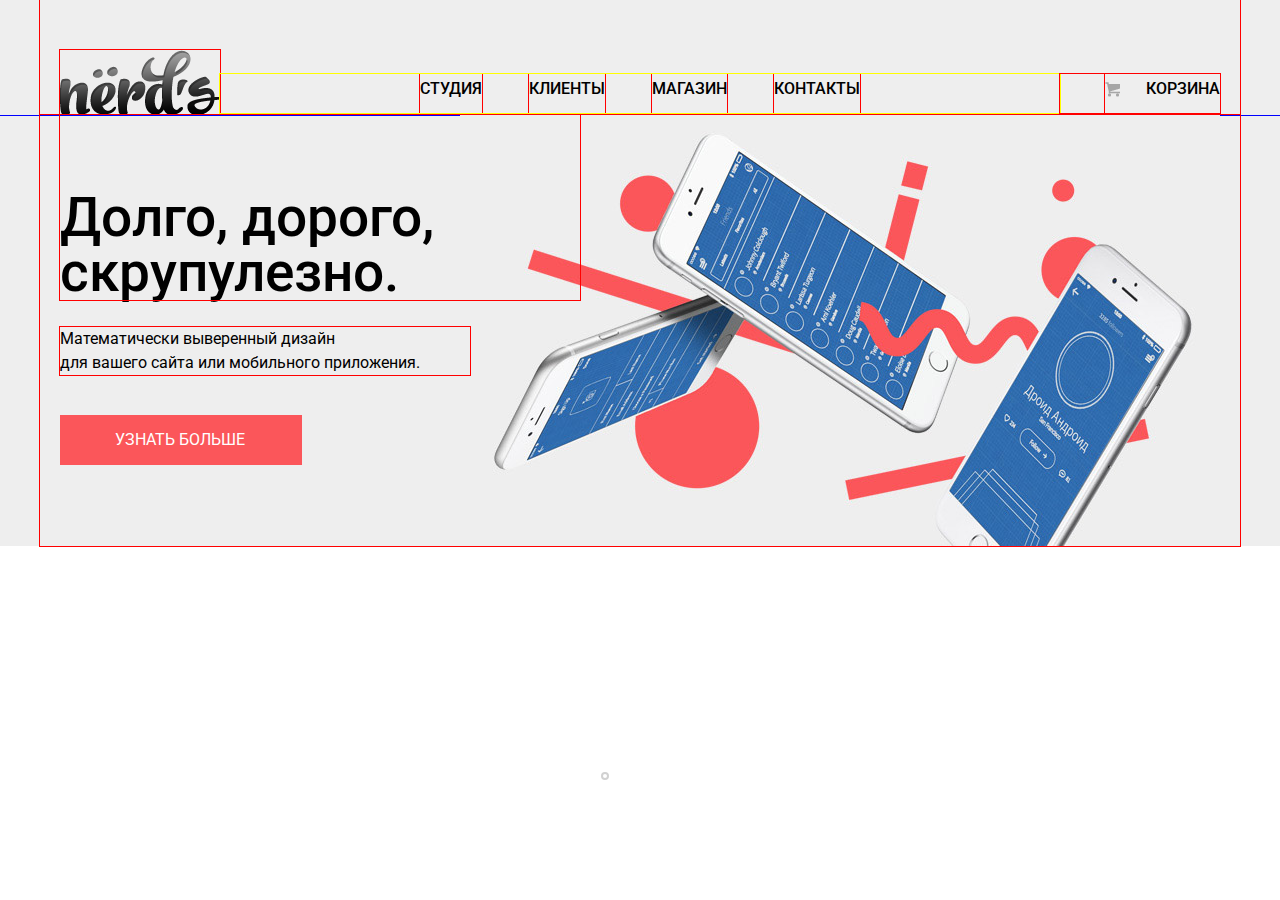
==== index.html @ da489b73 "2-й коммит" ====
<!DOCTYPE html>
<html lang="ru">
<head>
	<meta charset="UTF-8">
	<title>Nerd's</title>
	<link href="https://fonts.googleapis.com/css?family=Roboto:400,500,700&amp;subset=cyrillic" rel="stylesheet"> 
	<link rel="stylesheet" href="css/normalize.css">
	<link rel="stylesheet" href="css/style.css">
</head>
<body>
	<header class="page-header">
		<div class="container clearfix">
			<div class="logo">
				<a><img src="img/nerds-logo.png" alt="Nerds" width="160" height="65"></a>
			</div>
			<nav class="main-menu">
				<ul>
					<li><a href="#">Студия</a></li>
					<li><a href="#">Клиенты</a></li>
					<li><a href="#">Магазин</a></li>
					<li><a href="#">Контакты</a></li>
				</ul>
			</nav>
			<div class="cart"><a href="#">Корзина</a></div>
		</div>
	</header>
	<div class="features">
		<div class="container">
			<input type="radio" name="slider" id="slider-1" checked>
			<div class="features-content">
				<h2 class="features-title">Долго, дорого, скрупулезно.</h2>
				<div class="features-description">Математически выверенный дизайн<br>для вашего сайта или мобильного приложения.</div>
				<a href="#" class="btn btn-red features-btn">Узнать больше</a>
			</div>
			<input type="radio" name="slider" id="slider-2">
			<div class="features-content">
				<h2 class="features-title">Любим математику как никто другой</h2>
				<div class="features-description">Никакого креатива, только математические формулы для расчета идеальных пропорций.</div>
				<a href="#" class="btn btn-red features-btn">Узнать больше</a>
			</div>
			<input type="radio" name="slider" id="slider-3">
			<div class="features-content">
				<h2 class="features-title">Только ночь,<br>только хардкор</h2>
				<div class="features-description">Работать днем, как все? Мы против этого.<br>Ближе к полуночи работа только начинается.</div>
				<a href="#" class="btn btn-red features-btn">Узнать больше</a>
			</div>
			<div class="slider-toggles clearfix">
				<label for="slider-1" class="label-1"></label>
				<label for="slider-2" class="label-2"></label>
				<label for="slider-3" class="label-3"></label>
			</div>
		</div>
	</div>
</body>
</html>
---- css/style.css ----
body {
	font-family: "Roboto", "Arial", sans-serif;
	font-size: 16px;
	line-height: 24px;
	font-weight: 400;
	color: black;
}

.container {
	box-sizing: border-box;
	width: 1200px;
	padding: 0 20px;
	margin: 0 auto;
	outline: 1px solid red;
}

.clearfix::after {
	content: "";
	display: table;
	clear: both;
}

.page-header {
	width: 100%;
	background-color: #eee;
	outline: 1px solid blue;
}

.logo {
	float: left;
	width: 160px;
	margin-top: 50px;
	outline: 1px solid red;
}

.logo img {
	display: block;
}

.logo img:hover {
	opacity: 0.8;
}

.logo img:active {
	opacity: 0.3;
}

.main-menu, .cart {
	margin-top: 74px;
	text-transform: uppercase;
	font-weight: 500;
	line-height: 30px;
	text-align: center;
}

.cart {
	box-sizing: border-box;
	float: right;
	width: 160px;
	text-align: right;
	outline: 1px solid red;
}

.cart a {
	position: relative;
	box-sizing: border-box;
	width: 115px;
	padding-left: 40px;
	margin-left: 45px;
	outline: 1px solid red;
}

.cart a::before {
	content: "";
	position: absolute;
	width: 15px;
	height: 15px;
	left: 0;
	top: 8px;
	background: url("../img/sprite/cart.png");
}

.main-menu {
	float: left;
	width: 840px;
	outline: 1px solid yellow;
}

.main-menu > ul {
	list-style: none;
	margin: 0;
	padding: 0;
	font-size: 0;
}

.main-menu li {
	display: inline-block;
	vertical-align: top;
	font-size: 16px;
	margin-right: 47px;
	box-sizing: border-box;
	outline: 1px solid red;
}

.main-menu li:last-of-type {
	margin-right: 0;
}

.page-header a {
	display: block;
	padding-bottom: 9px;
	text-decoration: none;
	color: black;
}

.logo a {
	padding-bottom: 0;
}

.page-header .active {
	border-bottom: 2px solid #fb565a;
}

.page-header a:hover {
	color: #fb565a;
}

.page-header a:active {
	color: #a6a6a6;
}

.features {
	background: #eee; 
}

.features-content {
	position: relative;
	height: 431px;
	display: none;
}

.features-content:nth-of-type(1) {
	background: url("../img/slider-1.jpg") no-repeat 400px 0px;
}

.features-content:nth-of-type(2) {
	background: url("../img/slider-2.jpg") no-repeat 400px 0px;
}

.features-content:nth-of-type(3) {
	background: url("../img/slider-3.jpg") no-repeat 400px 0px;
}

.features-title {
	outline: 1px solid red;
	margin: 0px;
	padding-top: 75px;
	margin-bottom: 27px;
	font-size: 55px;
	line-height: 55px;
	font-weight: 500;
	width: 520px;
}

.features-description {
	outline: 1px solid red;
	margin: 0px;
	margin-bottom: 40px;
	width: 410px;
}

.btn {
	color: white;
	text-transform: uppercase;
	text-decoration: none;
}

.features-btn {
	display: block;
	box-sizing: border-box;
	width: 242px;
	padding: 13px 55px;
}

.btn-red {
	background-color: #fb565a;
}

.features input {
	display: none;
}

.features input:checked + .features-content {
	display: block;
}

.slider-toggles {
	position: absolute;
	bottom: 120px;
	left: 50%;
	transform: translateX(-50%);
	width: 78px;
}

.features label {
	display: block;
	width: 4px;
	height: 4px;
	background-color: white;
	border-radius: 50%;
	border: 2px solid white;
	box-shadow: 0 0 0 5px white;
	cursor: pointer;
}


#slider-1:checked ~ .slider-toggles .label-1, 
#slider-2:checked ~ .slider-toggles .label-2, 
#slider-3:checked ~ .slider-toggles .label-3 {
	border-color: #d1d1d1;
}

.label-1 {
	float: left;
}

.label-2 {
	float: left;
	margin-left: 27px;
}

.label-3 {
	float: right;
}
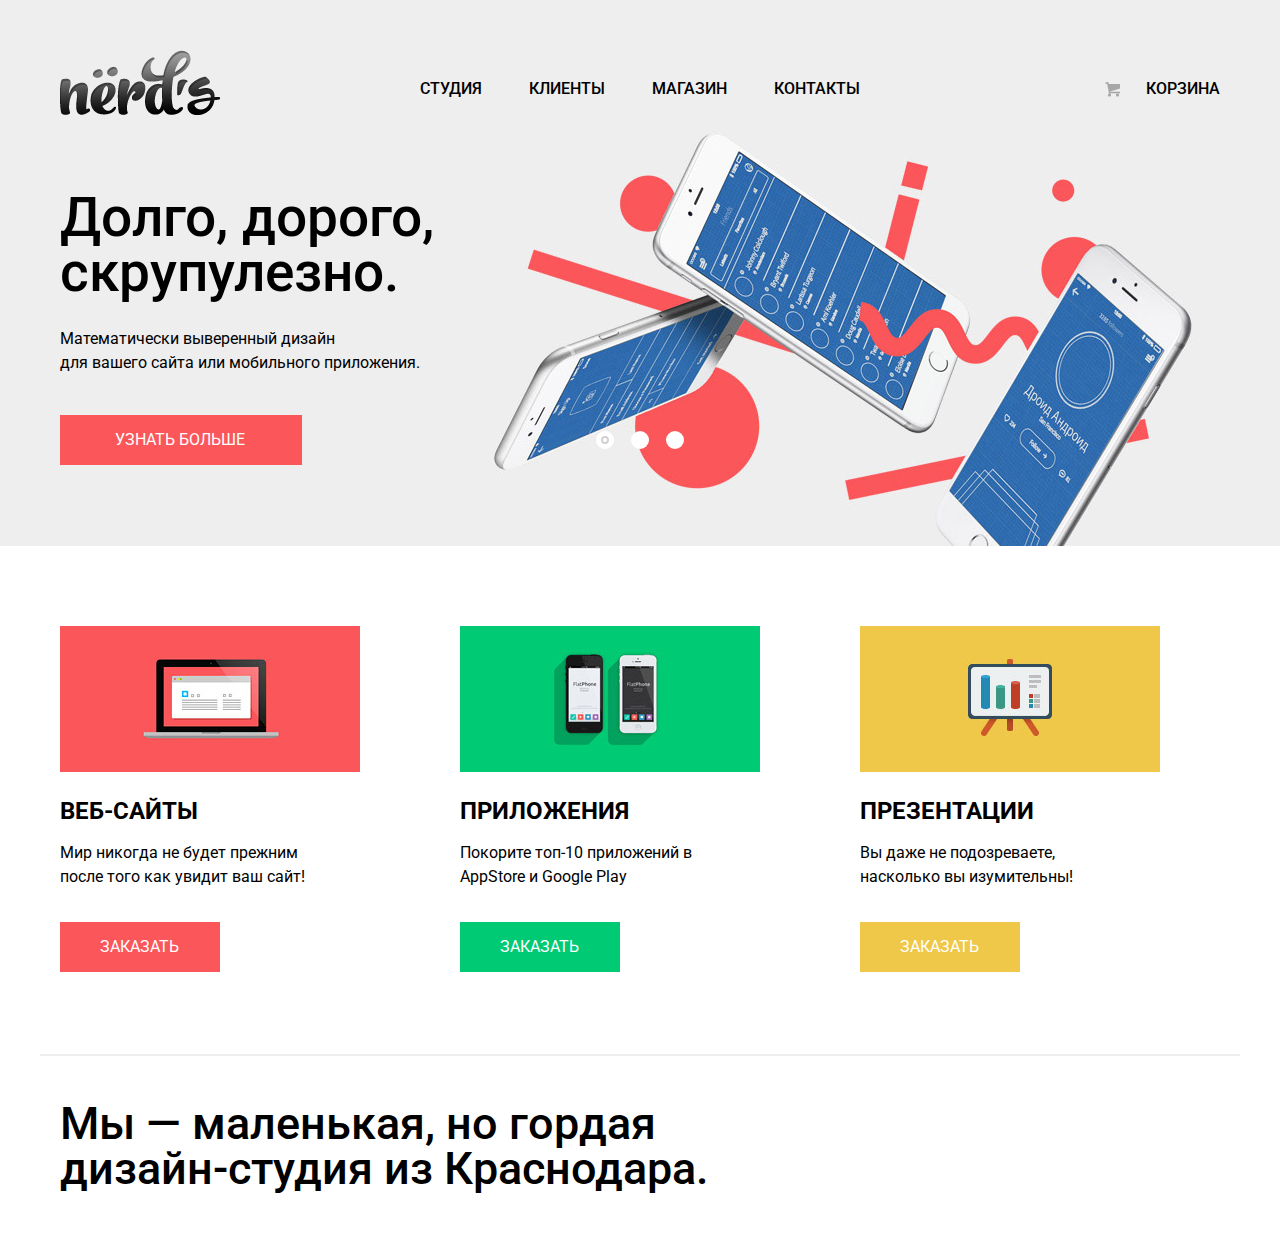
==== commit b57ab515: "3-й коммит" ====
--- a/index.html
+++ b/index.html
@@ -50,6 +50,38 @@
 				<label for="slider-3" class="label-3"></label>
 			</div>
 		</div>
+		<div class="products">
+			<div class="container clearfix">
+				<div class="product">
+					<img src="img/illustration-1.jpg" alt="Web-sites" class="product-image" width="300" height="146">
+					<h3 class="product-name">Веб-сайты</h3>
+					<div class="product-description">Мир никогда не будет прежним после того как увидит ваш сайт!</div>
+					<a class="btn order-btn btn-red">Заказать</a>
+				</div>
+				<div class="product">
+					<img src="img/illustration-2.jpg" alt="Applications" class="product-image" width="300" height="146">
+					<h3 class="product-name">Приложения</h3>
+					<div class="product-description">Покорите топ-10 приложений в AppStore и Google Play</div>
+					<a class="btn order-btn btn-green">Заказать</a>
+				</div>
+				<div class="product">
+					<img src="img/illustration-3.jpg" alt="Presentations" class="product-image" width="300" height="146">
+					<h3 class="product-name">Презентации</h3>
+					<div class="product-description">Вы даже не подозреваете, насколько вы изумительны!</div>
+					<a class="btn order-btn btn-yellow">Заказать</a>
+				</div>
+			</div>
+		</div>
+		<div class="studio">
+			<div class="container">
+				<div class="studio-description">
+					<p class="studio-title">Мы — маленькая, но гордая дизайн-студия из Краснодара.</p>
+				</div>
+				<div class="studio-advantages">
+					
+				</div>
+			</div>
+		</div>
 	</div>
 </body>
 </html>--- a/css/style.css
+++ b/css/style.css
@@ -11,7 +11,10 @@
 	width: 1200px;
 	padding: 0 20px;
 	margin: 0 auto;
-	outline: 1px solid red;
+}
+
+.features .container {
+	position: relative;
 }
 
 .clearfix::after {
@@ -23,14 +26,12 @@
 .page-header {
 	width: 100%;
 	background-color: #eee;
-	outline: 1px solid blue;
 }
 
 .logo {
 	float: left;
 	width: 160px;
 	margin-top: 50px;
-	outline: 1px solid red;
 }
 
 .logo img {
@@ -58,7 +59,6 @@
 	float: right;
 	width: 160px;
 	text-align: right;
-	outline: 1px solid red;
 }
 
 .cart a {
@@ -67,7 +67,6 @@
 	width: 115px;
 	padding-left: 40px;
 	margin-left: 45px;
-	outline: 1px solid red;
 }
 
 .cart a::before {
@@ -83,7 +82,6 @@
 .main-menu {
 	float: left;
 	width: 840px;
-	outline: 1px solid yellow;
 }
 
 .main-menu > ul {
@@ -99,7 +97,6 @@
 	font-size: 16px;
 	margin-right: 47px;
 	box-sizing: border-box;
-	outline: 1px solid red;
 }
 
 .main-menu li:last-of-type {
@@ -134,7 +131,6 @@
 }
 
 .features-content {
-	position: relative;
 	height: 431px;
 	display: none;
 }
@@ -152,7 +148,6 @@
 }
 
 .features-title {
-	outline: 1px solid red;
 	margin: 0px;
 	padding-top: 75px;
 	margin-bottom: 27px;
@@ -163,7 +158,6 @@
 }
 
 .features-description {
-	outline: 1px solid red;
 	margin: 0px;
 	margin-bottom: 40px;
 	width: 410px;
@@ -196,7 +190,7 @@
 
 .slider-toggles {
 	position: absolute;
-	bottom: 120px;
+	bottom: 102px;
 	left: 50%;
 	transform: translateX(-50%);
 	width: 78px;
@@ -231,4 +225,72 @@
 
 .label-3 {
 	float: right;
-}+}
+
+.products {
+	background-color: white;
+}
+
+.product {
+	float: left;
+	width: 300px;
+	margin-right: 100px;
+	margin-top: 80px;
+}
+
+.product:last-of-type {
+	margin-right: 0;
+}
+
+.product-image {
+	display: block;
+}
+
+.product-name {
+	font-size: 24px;
+	line-height: 30px;
+	font-weight: 700;
+	text-transform: uppercase;
+	margin-bottom: 15px;
+}
+
+.product-description {
+	width: 245px;
+	margin-bottom: 33px;
+}
+
+.order-btn {
+	box-sizing: border-box;
+	display: block;
+	width: 160px;
+	padding: 13px 40px;
+	margin-bottom: 82px;
+}
+
+.btn-green {
+	background-color: #00ca74;
+}
+
+.btn-yellow {
+	background-color: #efc849;
+}
+
+.products .container {
+	border-bottom: 2px solid #eee;
+}
+
+.studio-description {
+	float: left;
+	width: 680px;
+}
+
+.studio-advantages {
+	float: right;
+	width: 380px;
+}
+
+.studio-title {
+	font-weight: 500;
+	font-size: 45px;
+	line-height: 45px;
+}
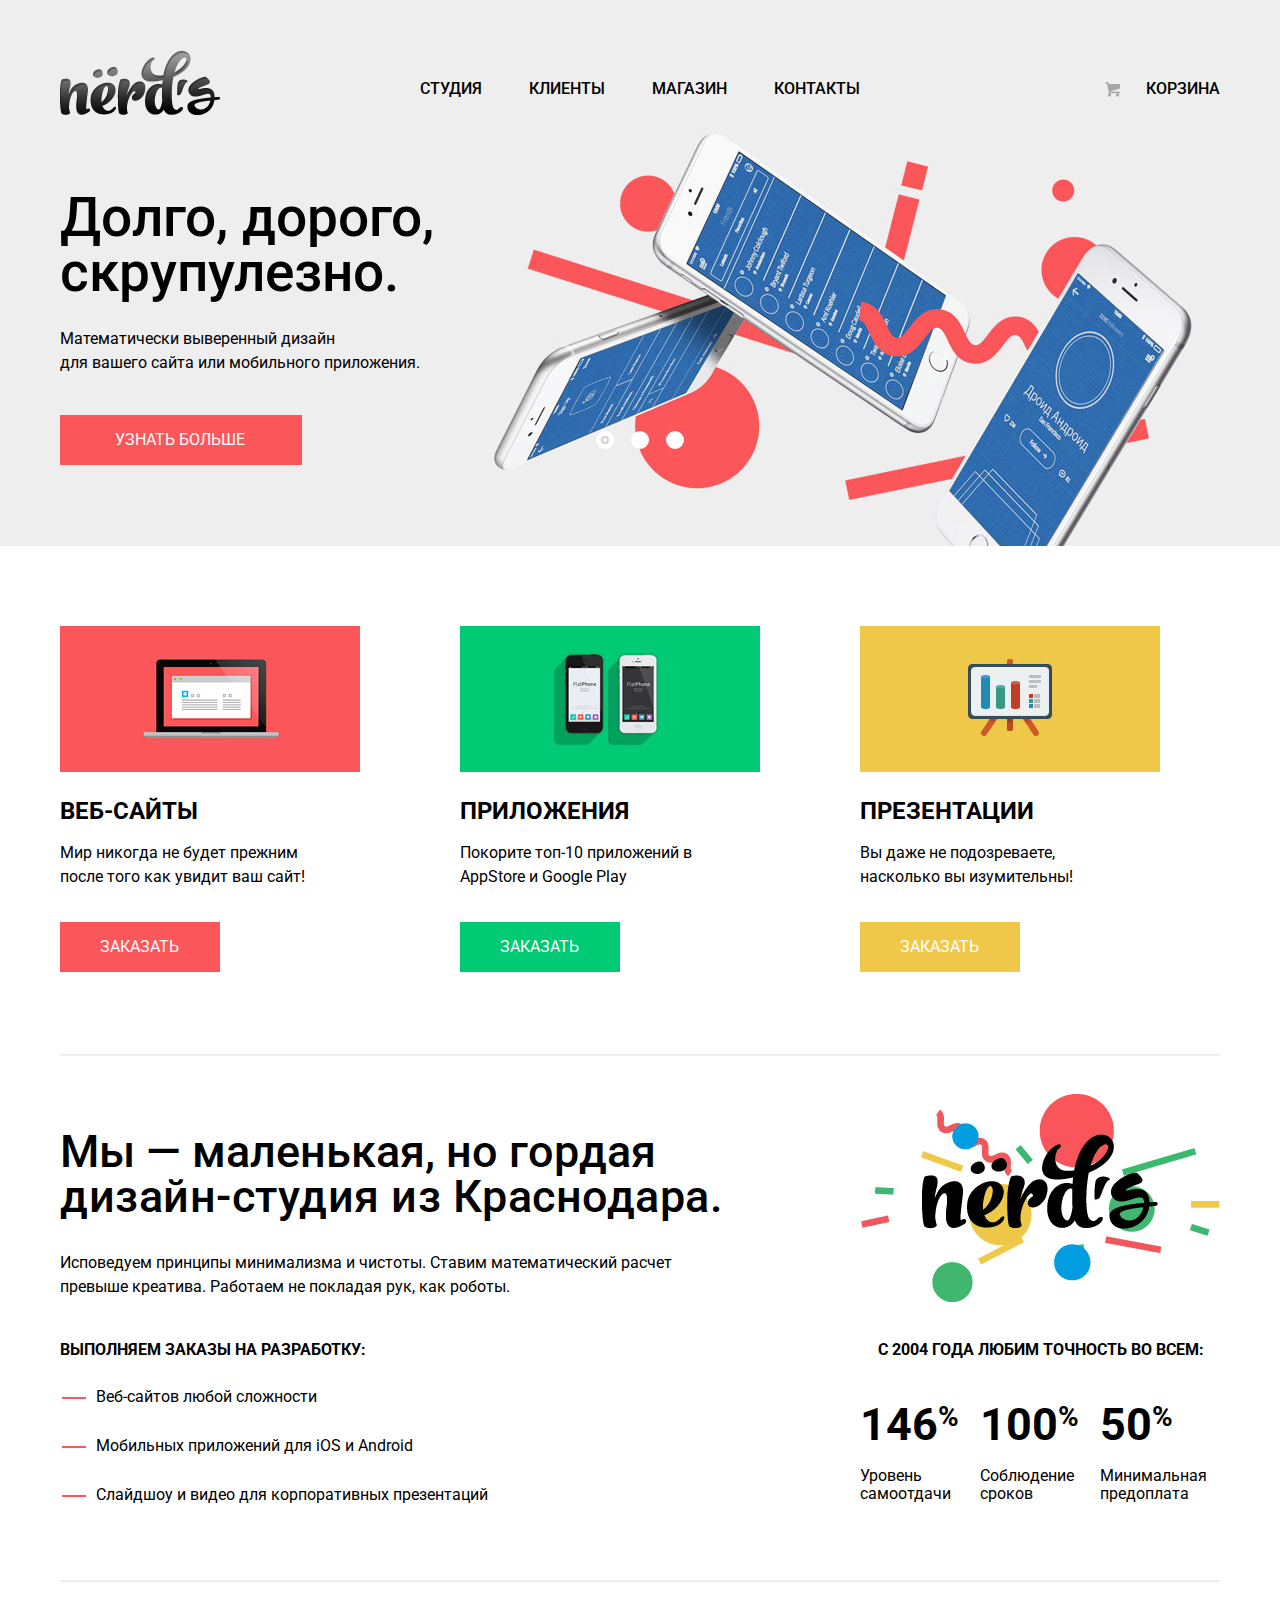
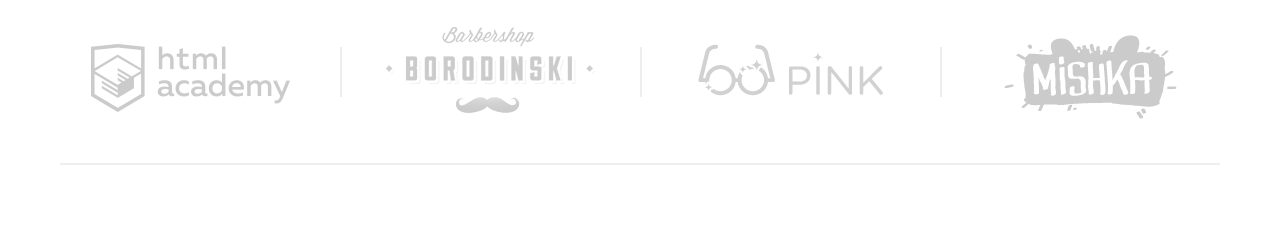
==== commit 84dcdbb8: "4-й коммит" ====
--- a/index.html
+++ b/index.html
@@ -51,7 +51,7 @@
 			</div>
 		</div>
 		<div class="products">
-			<div class="container clearfix">
+			<div class="container clearfix underline">
 				<div class="product">
 					<img src="img/illustration-1.jpg" alt="Web-sites" class="product-image" width="300" height="146">
 					<h3 class="product-name">Веб-сайты</h3>
@@ -73,13 +73,49 @@
 			</div>
 		</div>
 		<div class="studio">
-			<div class="container">
+			<div class="container clearfix underline">
 				<div class="studio-description">
-					<p class="studio-title">Мы — маленькая, но гордая дизайн-студия из Краснодара.</p>
+					<p class="studio-title">Мы — маленькая, но гордая <span>дизайн-студия из Краснодара.</span></p>
+					<p class="studio-subtitle">Исповедуем принципы минимализма и чистоты. Ставим математический расчет превыше креатива.
+					Работаем не покладая рук, как роботы.</p>
+					<p class="list-title">Выполняем заказы на разработку:</p>
+					<ul class="orders">
+						<li>Веб-сайтов любой сложности</li>
+						<li>Мобильных приложений для iOS и Android</li>
+						<li>Слайдшоу и видео для корпоративных презентаций</li>
+					</ul>
 				</div>
 				<div class="studio-advantages">
-					
+					<img src="img/nerds-illustration.png" alt="Nerds" width="360" height="208">
+					<p class="list-title precision">С 2004 года любим точность во всем:</p>
+					<ul class="percentages clearfix">
+						<li>
+							<div class="percentage-quantity">146<span class="percentage-sign">%</span></div>Уровень самоотдачи
+						</li>
+						<li>
+							<div class="percentage-quantity">100<span class="percentage-sign">%</span></div>Соблюдение сроков
+						</li>
+						<li>
+							<div class="percentage-quantity">50<span class="percentage-sign">%</span></div>Минимальная предоплата
+						</li>
+					</ul>
 				</div>
+			</div>
+		</div>
+		<div class="logos">
+			<div class="container underline clearfix">
+				<a href="#" class="logo-wrapper">
+					<img src="img/sprite/logo-html.png" alt="HTML-Academy" width="199" height="68">
+				</a>
+				<a href="#" class="logo-wrapper">
+					<img src="img/sprite/logo-borodinski.png" alt="Barbershop Borodinski" width="209" height="90">
+				</a>
+				<a href="#" class="logo-wrapper">
+					<img src="img/sprite/logo-pink.png" alt="Pink" width="185" height="52">
+				</a>
+				<a href="#" class="logo-wrapper">
+					<img src="img/sprite/logo-mishka.png" alt="Mishka" width="173" height="84">
+				</a>
 			</div>
 		</div>
 	</div>
--- a/css/style.css
+++ b/css/style.css
@@ -275,8 +275,15 @@
 	background-color: #efc849;
 }
 
-.products .container {
-	border-bottom: 2px solid #eee;
+.underline::after {
+	content: "";
+	width: 100%;
+	height: 2px;
+	background-color: #eee;
+}
+
+.studio {
+	background-color: white;
 }
 
 .studio-description {
@@ -286,11 +293,142 @@
 
 .studio-advantages {
 	float: right;
-	width: 380px;
+	width: 360px;
+	padding-top: 38px;
+	margin-bottom: 61px;
 }
 
 .studio-title {
 	font-weight: 500;
 	font-size: 45px;
 	line-height: 45px;
-}
+	padding-top: 28px;
+	margin-bottom: 32px;
+}
+
+.studio-title span {
+	letter-spacing: 0.5px;
+}
+
+.list-title {
+	text-transform: uppercase;
+	font-weight: 700;
+	padding-top: 23px;
+	margin-bottom: 23px;
+}
+
+.studio ul {
+	list-style: none;
+	padding: 0;
+}
+
+.orders li {
+	position: relative;
+	padding-left: 36px;
+	margin-bottom: 25px;
+}
+
+.orders li::before {
+	content: "";
+	position: absolute;
+	top: 50%;
+	left: 2px;
+	width: 24px;
+	height: 2px;
+	background: #fb565a;
+}
+
+.studio-advantages img {
+	display: block;
+}
+
+.precision {
+	margin-left: 18px;
+	padding-top: 20px;
+	margin-bottom: 54px;
+}
+
+.percentages li {
+	float: left;
+	width: 120px;
+	line-height: 18px;
+}
+
+.percentage-quantity {
+	position: relative;
+	height: 45px;
+	font-size: 45px;
+	font-weight: 700;
+	margin-bottom: 6px;
+}
+
+.percentage-sign {
+	position: absolute;
+	font-size: 28px;
+	top: -8px;
+}
+
+.logos {
+	background-color: white;
+	margin-bottom: 75px;
+}
+
+.logos .container{
+	padding-top: 45px;
+	min-height: 180px;
+	font-size: 0;
+}
+
+.logo-wrapper {
+	display: inline-block;
+	width: 300px;
+	text-align: center;
+	vertical-align: top;
+}
+
+.logos img {
+	vertical-align: middle;
+	opacity: 0.2;
+}
+
+.logos img:hover {
+	opacity: 1;
+}
+
+.logos img:active {
+	opacity: 0.1;
+}
+
+.logo-wrapper:nth-of-type(1),
+.logo-wrapper:nth-of-type(4) {
+	margin-top: 8px;
+	width: 260px;
+	margin-bottom: 44px;
+}
+
+.logo-wrapper:nth-of-type(1),
+.logo-wrapper:nth-of-type(3) {
+	margin-top: 17px;
+}
+
+.logo-wrapper:nth-of-type(2) {
+	position: relative;
+	margin-left: 20px; 
+}
+
+.logo-wrapper:nth-of-type(3) {
+	margin-right: 20px;
+}
+
+.logo-wrapper:nth-of-type(2)::before {
+	content: "";
+	position: absolute;
+	left: 0;
+	top: 50%;
+	transform: translateY(-50%);
+	width: 2px;
+	height: 50px;
+	background-color: #eee;
+	box-shadow: 300px 0 #eee, 600px 0 #eee;
+}
+
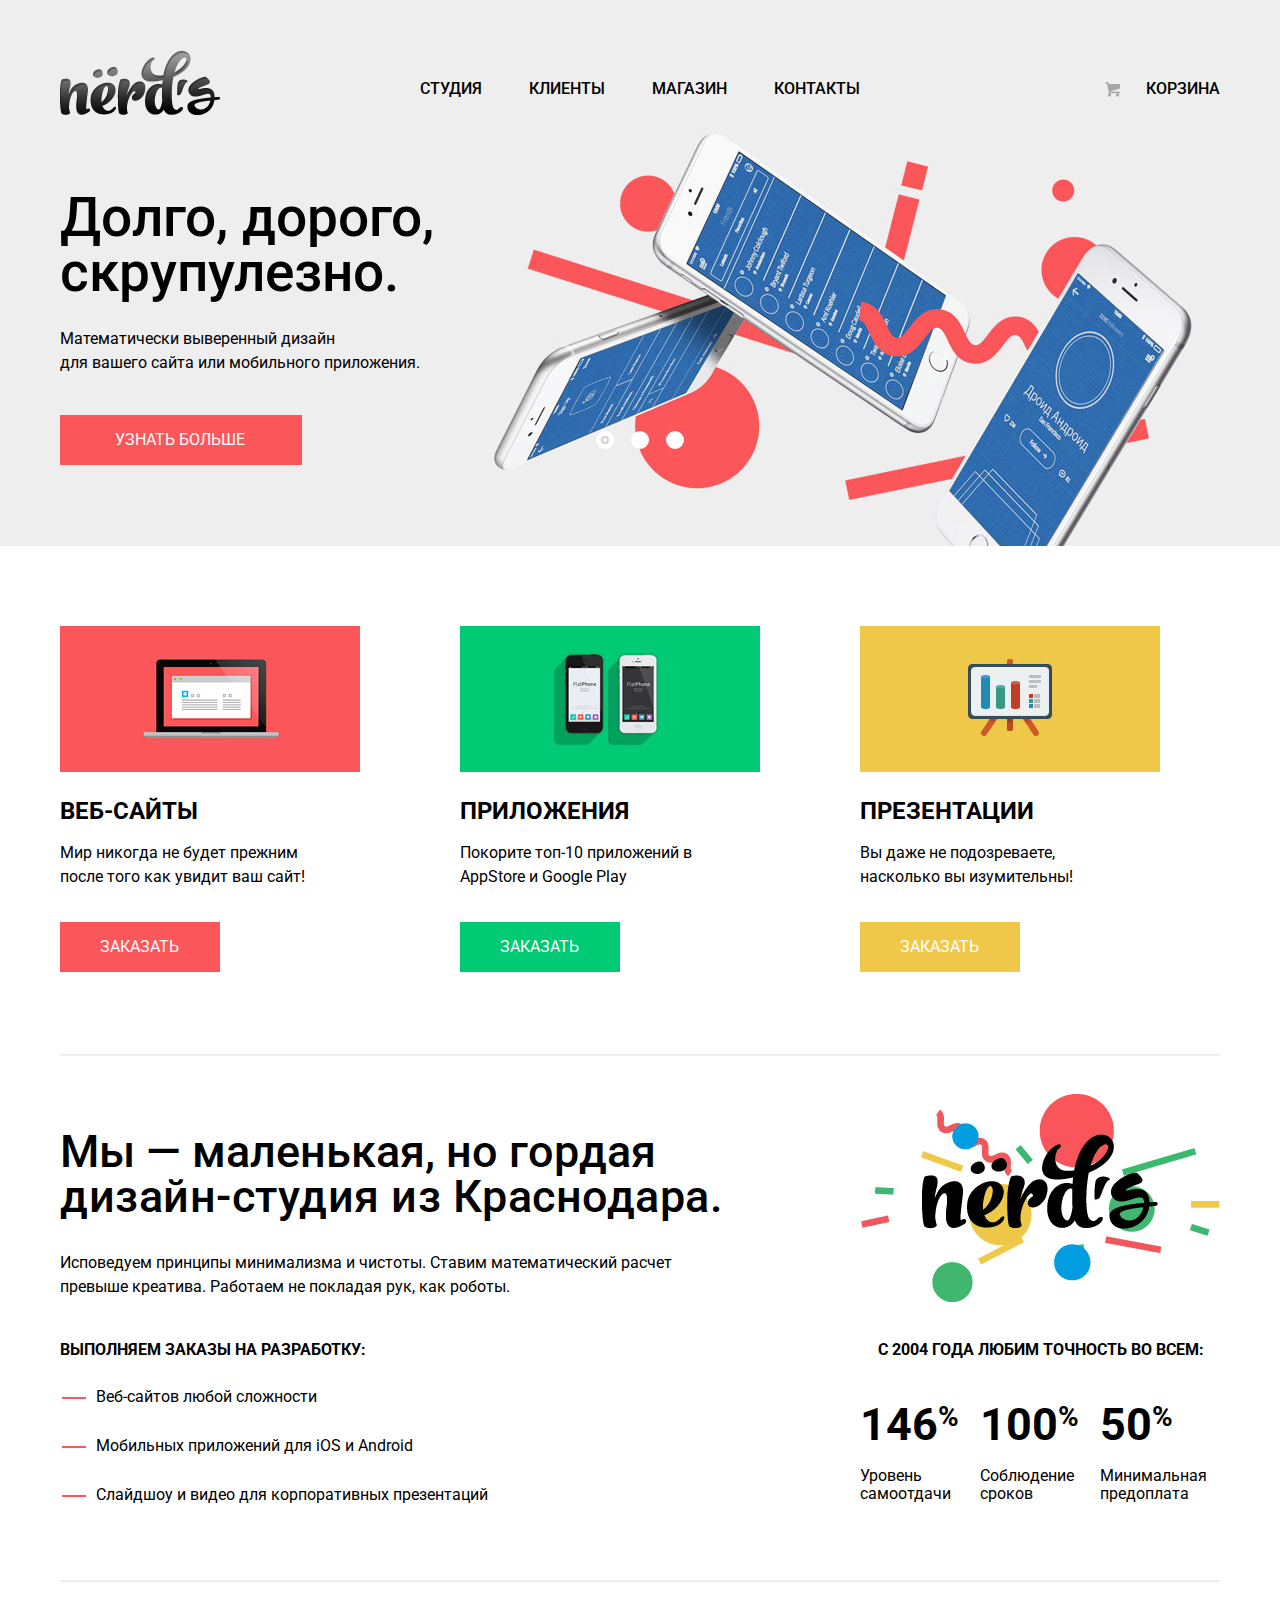
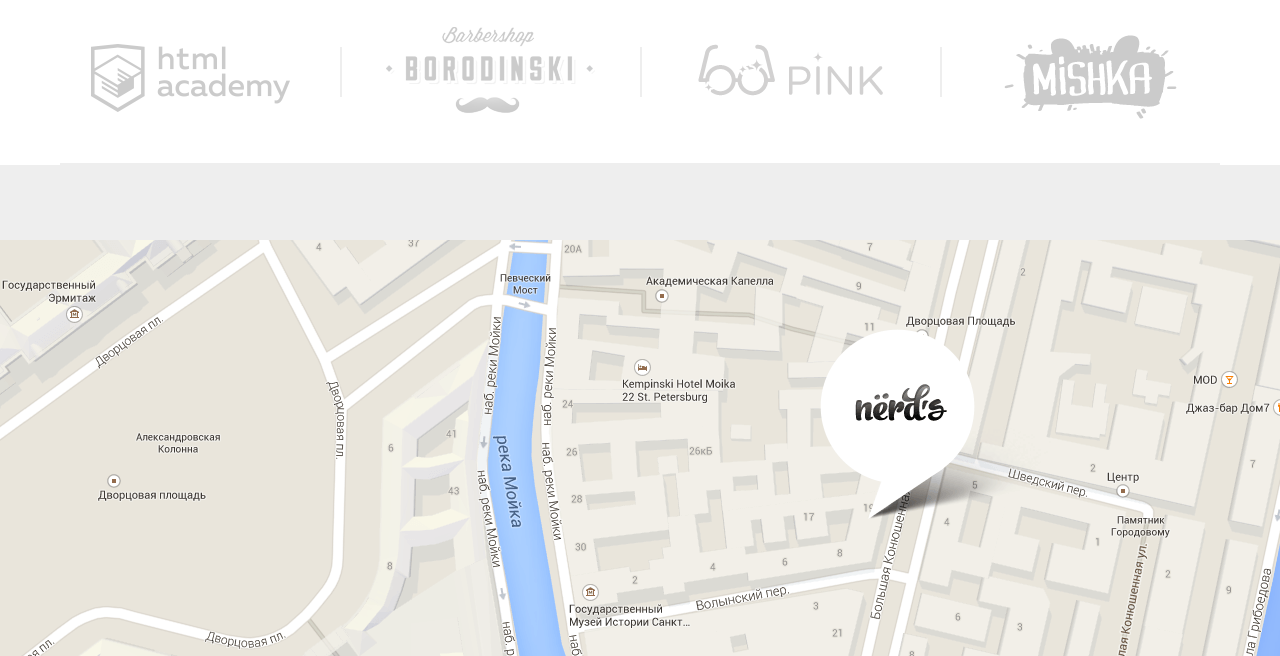
==== commit 4c1b8042: "5-коммит" ====
--- a/index.html
+++ b/index.html
@@ -118,6 +118,9 @@
 				</a>
 			</div>
 		</div>
+		<div class="map">
+			
+		</div>
 	</div>
 </body>
 </html>--- a/css/style.css
+++ b/css/style.css
@@ -370,7 +370,6 @@
 
 .logos {
 	background-color: white;
-	margin-bottom: 75px;
 }
 
 .logos .container{
@@ -432,3 +431,9 @@
 	box-shadow: 300px 0 #eee, 600px 0 #eee;
 }
 
+.map {
+	height: 416px;
+	margin-top: 75px;
+	background: white url("../img/map.png");
+	background-size: cover;
+}
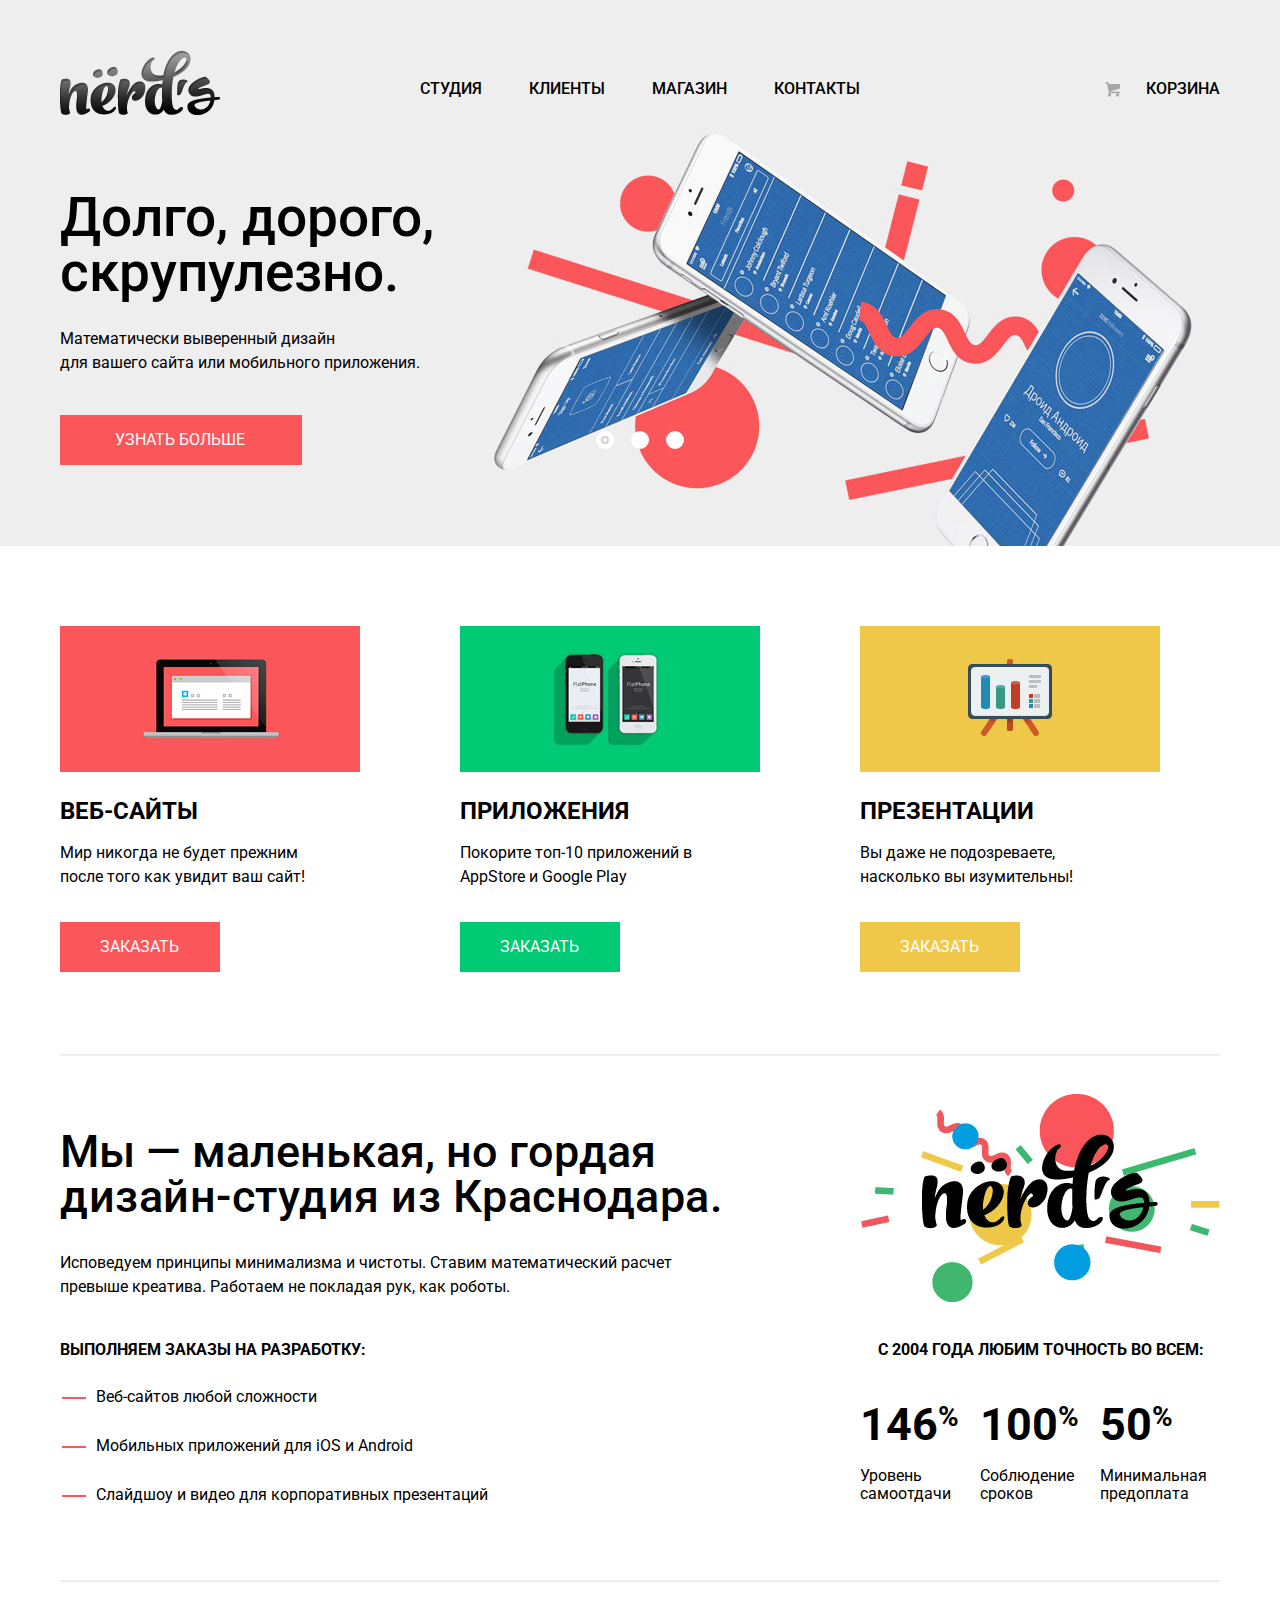
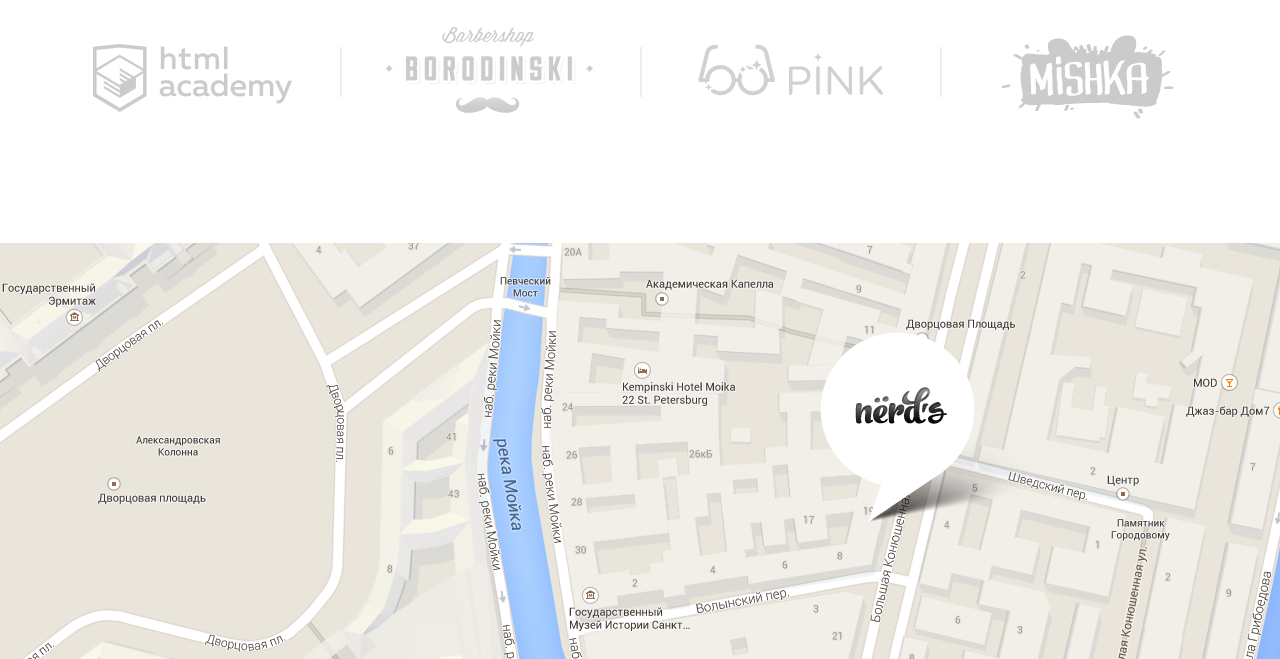
==== commit 893caff2: "6-й коммит" ====
--- a/index.html
+++ b/index.html
@@ -9,118 +9,116 @@
 </head>
 <body>
 	<header class="page-header">
-		<div class="container clearfix">
-			<div class="logo">
-				<a><img src="img/nerds-logo.png" alt="Nerds" width="160" height="65"></a>
-			</div>
-			<nav class="main-menu">
-				<ul>
-					<li><a href="#">Студия</a></li>
-					<li><a href="#">Клиенты</a></li>
-					<li><a href="#">Магазин</a></li>
-					<li><a href="#">Контакты</a></li>
-				</ul>
-			</nav>
-			<div class="cart"><a href="#">Корзина</a></div>
-		</div>
-	</header>
-	<div class="features">
 		<div class="container">
-			<input type="radio" name="slider" id="slider-1" checked>
-			<div class="features-content">
-				<h2 class="features-title">Долго, дорого, скрупулезно.</h2>
-				<div class="features-description">Математически выверенный дизайн<br>для вашего сайта или мобильного приложения.</div>
-				<a href="#" class="btn btn-red features-btn">Узнать больше</a>
-			</div>
-			<input type="radio" name="slider" id="slider-2">
-			<div class="features-content">
-				<h2 class="features-title">Любим математику как никто другой</h2>
-				<div class="features-description">Никакого креатива, только математические формулы для расчета идеальных пропорций.</div>
-				<a href="#" class="btn btn-red features-btn">Узнать больше</a>
-			</div>
-			<input type="radio" name="slider" id="slider-3">
-			<div class="features-content">
-				<h2 class="features-title">Только ночь,<br>только хардкор</h2>
-				<div class="features-description">Работать днем, как все? Мы против этого.<br>Ближе к полуночи работа только начинается.</div>
-				<a href="#" class="btn btn-red features-btn">Узнать больше</a>
-			</div>
-			<div class="slider-toggles clearfix">
-				<label for="slider-1" class="label-1"></label>
-				<label for="slider-2" class="label-2"></label>
-				<label for="slider-3" class="label-3"></label>
-			</div>
-		</div>
-		<div class="products">
-			<div class="container clearfix underline">
-				<div class="product">
-					<img src="img/illustration-1.jpg" alt="Web-sites" class="product-image" width="300" height="146">
-					<h3 class="product-name">Веб-сайты</h3>
-					<div class="product-description">Мир никогда не будет прежним после того как увидит ваш сайт!</div>
-					<a class="btn order-btn btn-red">Заказать</a>
+			<header class="header-top clearfix">
+				<div class="logo">
+					<a><img src="img/nerds-logo.png" alt="Nerds" width="160" height="65"></a>
 				</div>
-				<div class="product">
-					<img src="img/illustration-2.jpg" alt="Applications" class="product-image" width="300" height="146">
-					<h3 class="product-name">Приложения</h3>
-					<div class="product-description">Покорите топ-10 приложений в AppStore и Google Play</div>
-					<a class="btn order-btn btn-green">Заказать</a>
+				<nav class="main-menu">
+					<ul>
+						<li><a href="#">Студия</a></li>
+						<li><a href="#">Клиенты</a></li>
+						<li><a href="#">Магазин</a></li>
+						<li><a href="#">Контакты</a></li>
+					</ul>
+				</nav>
+				<div class="cart"><a href="#">Корзина</a></div>
+			</header>
+			<div class="slider clearfix">
+				<input type="radio" name="slider" id="slider-1" checked>
+				<div class="features-content">
+					<h2 class="features-title">Долго, дорого, скрупулезно.</h2>
+					<div class="features-description">Математически выверенный дизайн<br>для вашего сайта или мобильного приложения.</div>
+					<a href="#" class="btn btn-red features-btn">Узнать больше</a>
 				</div>
-				<div class="product">
-					<img src="img/illustration-3.jpg" alt="Presentations" class="product-image" width="300" height="146">
-					<h3 class="product-name">Презентации</h3>
-					<div class="product-description">Вы даже не подозреваете, насколько вы изумительны!</div>
-					<a class="btn order-btn btn-yellow">Заказать</a>
+				<input type="radio" name="slider" id="slider-2">
+				<div class="features-content">
+					<h2 class="features-title">Любим математику как никто другой</h2>
+					<div class="features-description">Никакого креатива, только математические формулы для расчета идеальных пропорций.</div>
+					<a href="#" class="btn btn-red features-btn">Узнать больше</a>
+				</div>
+				<input type="radio" name="slider" id="slider-3">
+				<div class="features-content">
+					<h2 class="features-title">Только ночь,<br>только хардкор</h2>
+					<div class="features-description">Работать днем, как все? Мы против этого.<br>Ближе к полуночи работа только начинается.</div>
+					<a href="#" class="btn btn-red features-btn">Узнать больше</a>
+				</div>
+				<div class="slider-toggles clearfix">
+					<label for="slider-1" class="label-1"></label>
+					<label for="slider-2" class="label-2"></label>
+					<label for="slider-3" class="label-3"></label>
 				</div>
 			</div>
 		</div>
-		<div class="studio">
-			<div class="container clearfix underline">
-				<div class="studio-description">
-					<p class="studio-title">Мы — маленькая, но гордая <span>дизайн-студия из Краснодара.</span></p>
-					<p class="studio-subtitle">Исповедуем принципы минимализма и чистоты. Ставим математический расчет превыше креатива.
-					Работаем не покладая рук, как роботы.</p>
-					<p class="list-title">Выполняем заказы на разработку:</p>
-					<ul class="orders">
-						<li>Веб-сайтов любой сложности</li>
-						<li>Мобильных приложений для iOS и Android</li>
-						<li>Слайдшоу и видео для корпоративных презентаций</li>
-					</ul>
-				</div>
-				<div class="studio-advantages">
-					<img src="img/nerds-illustration.png" alt="Nerds" width="360" height="208">
-					<p class="list-title precision">С 2004 года любим точность во всем:</p>
-					<ul class="percentages clearfix">
-						<li>
-							<div class="percentage-quantity">146<span class="percentage-sign">%</span></div>Уровень самоотдачи
-						</li>
-						<li>
-							<div class="percentage-quantity">100<span class="percentage-sign">%</span></div>Соблюдение сроков
-						</li>
-						<li>
-							<div class="percentage-quantity">50<span class="percentage-sign">%</span></div>Минимальная предоплата
-						</li>
-					</ul>
-				</div>
+	</header>
+	<main class="container">
+		<div class="products clearfix underline">
+			<div class="product">
+				<img src="img/illustration-1.jpg" alt="Web-sites" class="product-image" width="300" height="146">
+				<h3 class="product-name">Веб-сайты</h3>
+				<div class="product-description">Мир никогда не будет прежним после того как увидит ваш сайт!</div>
+				<a class="btn order-btn btn-red">Заказать</a>
+			</div>
+			<div class="product">
+				<img src="img/illustration-2.jpg" alt="Applications" class="product-image" width="300" height="146">
+				<h3 class="product-name">Приложения</h3>
+				<div class="product-description">Покорите топ-10 приложений в AppStore и Google Play</div>
+				<a class="btn order-btn btn-green">Заказать</a>
+			</div>
+			<div class="product">
+				<img src="img/illustration-3.jpg" alt="Presentations" class="product-image" width="300" height="146">
+				<h3 class="product-name">Презентации</h3>
+				<div class="product-description">Вы даже не подозреваете, насколько вы изумительны!</div>
+				<a class="btn order-btn btn-yellow">Заказать</a>
 			</div>
 		</div>
-		<div class="logos">
-			<div class="container underline clearfix">
-				<a href="#" class="logo-wrapper">
-					<img src="img/sprite/logo-html.png" alt="HTML-Academy" width="199" height="68">
-				</a>
-				<a href="#" class="logo-wrapper">
-					<img src="img/sprite/logo-borodinski.png" alt="Barbershop Borodinski" width="209" height="90">
-				</a>
-				<a href="#" class="logo-wrapper">
-					<img src="img/sprite/logo-pink.png" alt="Pink" width="185" height="52">
-				</a>
-				<a href="#" class="logo-wrapper">
-					<img src="img/sprite/logo-mishka.png" alt="Mishka" width="173" height="84">
-				</a>
+		<div class="studio clearfix underline">
+			<div class="studio-description">
+				<p class="studio-title">Мы — маленькая, но гордая <span>дизайн-студия из Краснодара.</span></p>
+				<p class="studio-subtitle">Исповедуем принципы минимализма и чистоты. Ставим математический расчет превыше креатива.
+				Работаем не покладая рук, как роботы.</p>
+				<p class="list-title">Выполняем заказы на разработку:</p>
+				<ul class="orders">
+					<li>Веб-сайтов любой сложности</li>
+					<li>Мобильных приложений для iOS и Android</li>
+					<li>Слайдшоу и видео для корпоративных презентаций</li>
+				</ul>
+			</div>
+			<div class="studio-advantages">
+				<img src="img/nerds-illustration.png" alt="Nerds" width="360" height="208">
+				<p class="list-title precision">С 2004 года любим точность во всем:</p>
+				<ul class="percentages clearfix">
+					<li>
+						<div class="percentage-quantity">146<span class="percentage-sign">%</span></div>Уровень самоотдачи
+					</li>
+					<li>
+						<div class="percentage-quantity">100<span class="percentage-sign">%</span></div>Соблюдение сроков
+					</li>
+					<li>
+						<div class="percentage-quantity">50<span class="percentage-sign">%</span></div>Минимальная предоплата
+					</li>
+				</ul>
 			</div>
 		</div>
+		<div class="logos underline">
+			<div class="logo-wrapper">
+				<a href="#"><img src="img/sprite/logo-html.png" alt="HTML-Academy" width="199" height="68"></a>
+			</div>
+			<div class="logo-wrapper">
+				<a href="#"><img src="img/sprite/logo-borodinski.png" alt="Barbershop Borodinski" width="209" height="90"></a>
+			</div>
+			<div class="logo-wrapper">
+				<a href="#"><img src="img/sprite/logo-pink.png" alt="Pink" width="185" height="52"></a>
+			</div>
+			<div class="logo-wrapper">
+				<a href="#"><img src="img/sprite/logo-mishka.png" alt="Mishka" width="173" height="84"></a>
+			</div>
+		</div>
+	</main>
+	<footer class="page-footer">
 		<div class="map">
 			
 		</div>
-	</div>
+	</footer>
 </body>
 </html>--- a/css/style.css
+++ b/css/style.css
@@ -13,10 +13,6 @@
 	margin: 0 auto;
 }
 
-.features .container {
-	position: relative;
-}
-
 .clearfix::after {
 	content: "";
 	display: table;
@@ -24,7 +20,6 @@
 }
 
 .page-header {
-	width: 100%;
 	background-color: #eee;
 }
 
@@ -103,7 +98,7 @@
 	margin-right: 0;
 }
 
-.page-header a {
+.header-top a {
 	display: block;
 	padding-bottom: 9px;
 	text-decoration: none;
@@ -114,20 +109,20 @@
 	padding-bottom: 0;
 }
 
-.page-header .active {
+.header-top .active {
 	border-bottom: 2px solid #fb565a;
 }
 
-.page-header a:hover {
+.header-top a:hover {
 	color: #fb565a;
 }
 
-.page-header a:active {
+.header-top a:active {
 	color: #a6a6a6;
 }
 
-.features {
-	background: #eee; 
+.slider {
+	position: relative;
 }
 
 .features-content {
@@ -174,17 +169,18 @@
 	box-sizing: border-box;
 	width: 242px;
 	padding: 13px 55px;
+	color: white;
 }
 
 .btn-red {
 	background-color: #fb565a;
 }
 
-.features input {
+.slider input {
 	display: none;
 }
 
-.features input:checked + .features-content {
+.slider input:checked + .features-content {
 	display: block;
 }
 
@@ -196,7 +192,7 @@
 	width: 78px;
 }
 
-.features label {
+.slider label {
 	display: block;
 	width: 4px;
 	height: 4px;
@@ -227,10 +223,6 @@
 	float: right;
 }
 
-.products {
-	background-color: white;
-}
-
 .product {
 	float: left;
 	width: 300px;
@@ -280,10 +272,6 @@
 	width: 100%;
 	height: 2px;
 	background-color: #eee;
-}
-
-.studio {
-	background-color: white;
 }
 
 .studio-description {
@@ -368,13 +356,8 @@
 	top: -8px;
 }
 
-.logos {
-	background-color: white;
-}
-
-.logos .container{
+.logos{
 	padding-top: 45px;
-	min-height: 180px;
 	font-size: 0;
 }
 
@@ -401,7 +384,7 @@
 .logo-wrapper:nth-of-type(1),
 .logo-wrapper:nth-of-type(4) {
 	margin-top: 8px;
-	width: 260px;
+	width: 280px;
 	margin-bottom: 44px;
 }
 
@@ -412,11 +395,14 @@
 
 .logo-wrapper:nth-of-type(2) {
 	position: relative;
-	margin-left: 20px; 
-}
-
-.logo-wrapper:nth-of-type(3) {
-	margin-right: 20px;
+}
+
+.logo-wrapper:nth-of-type(1) img {
+	margin-right: 15px;
+}
+
+.logo-wrapper:nth-of-type(4) img {
+	margin-left: 15px;
 }
 
 .logo-wrapper:nth-of-type(2)::before {
@@ -433,7 +419,7 @@
 
 .map {
 	height: 416px;
-	margin-top: 75px;
+	margin-top: 80px;
 	background: white url("../img/map.png");
 	background-size: cover;
 }
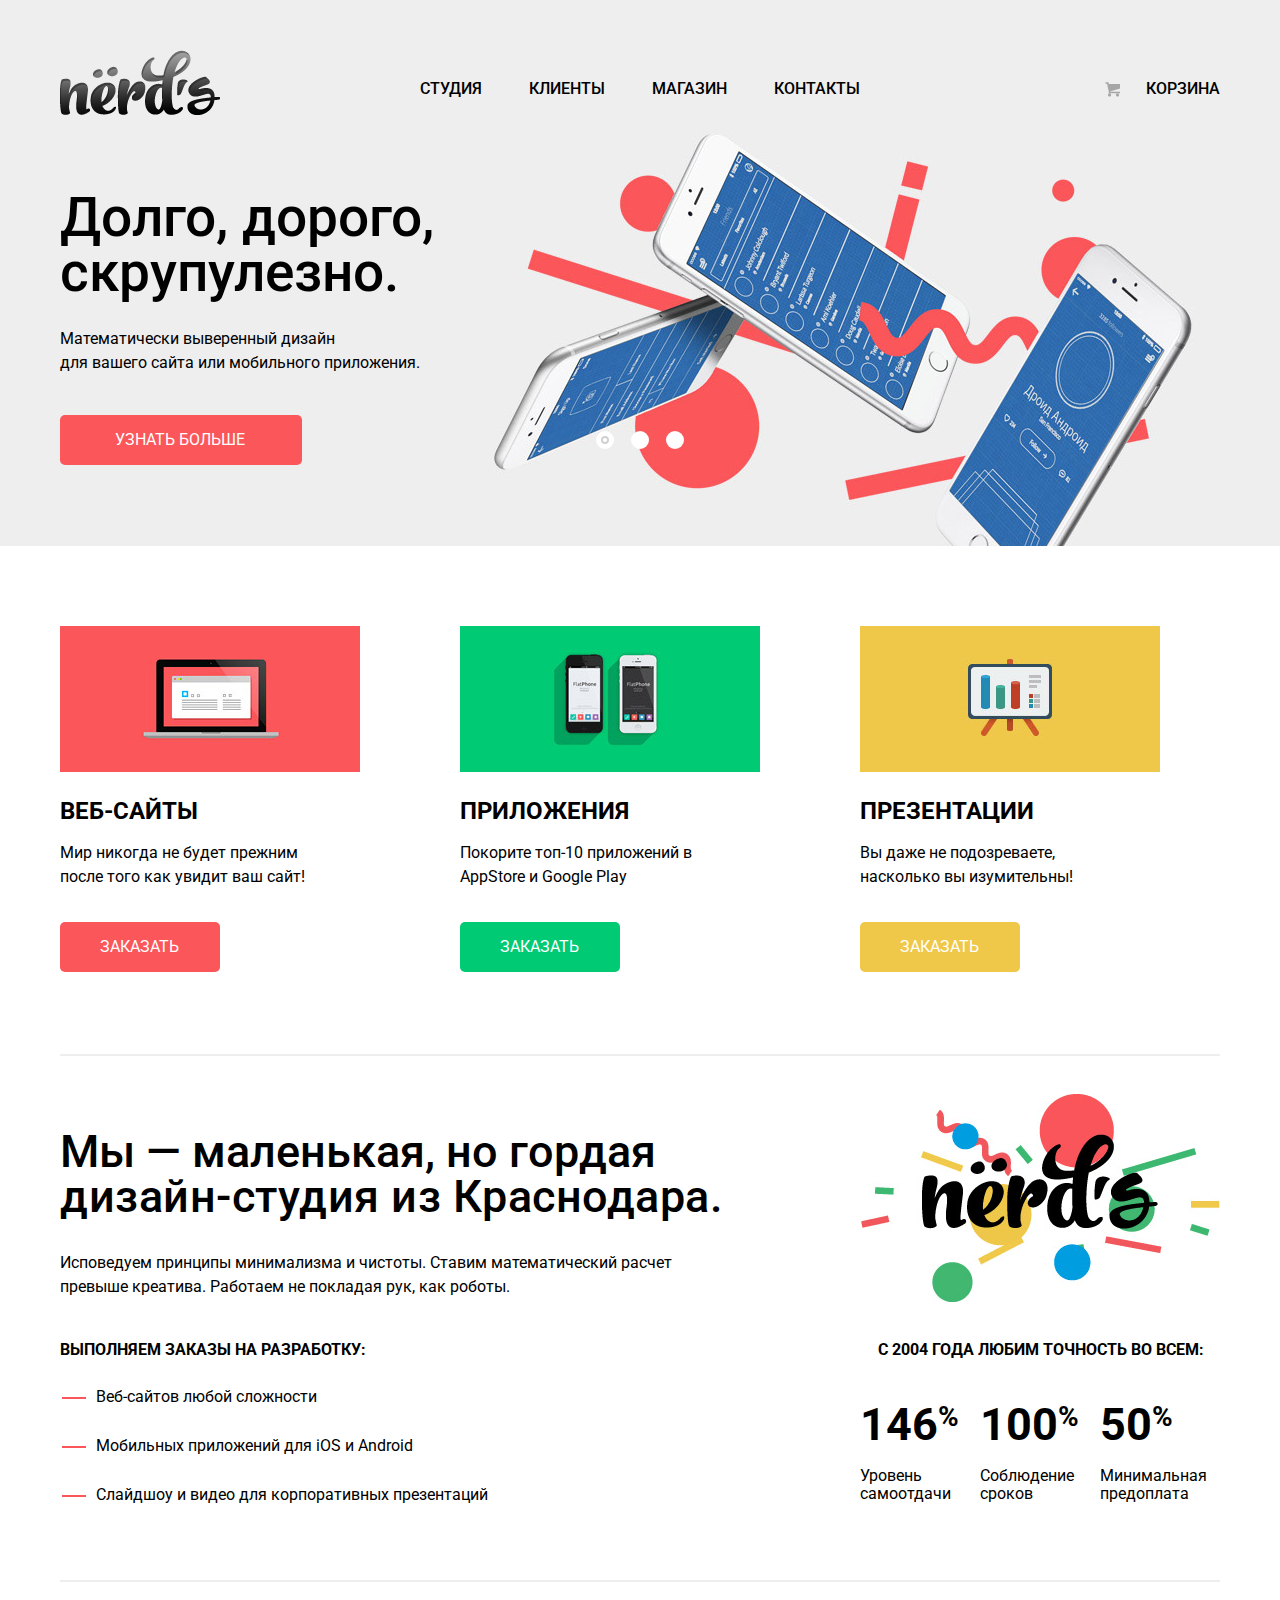
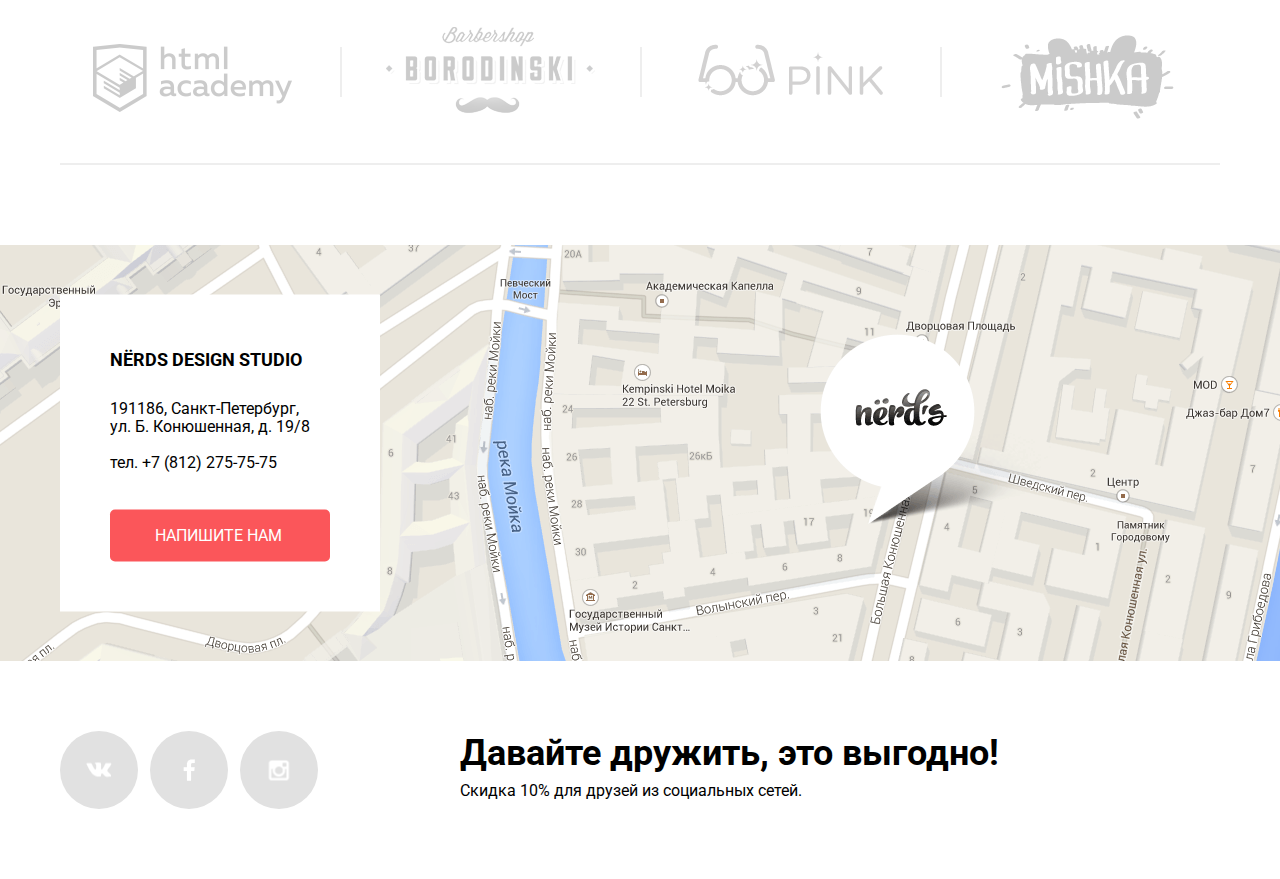
==== commit 66862889: "7-й коммит" ====
--- a/index.html
+++ b/index.html
@@ -52,7 +52,7 @@
 		</div>
 	</header>
 	<main class="container">
-		<div class="products clearfix underline">
+		<div class="products clearfix">
 			<div class="product">
 				<img src="img/illustration-1.jpg" alt="Web-sites" class="product-image" width="300" height="146">
 				<h3 class="product-name">Веб-сайты</h3>
@@ -72,7 +72,7 @@
 				<a class="btn order-btn btn-yellow">Заказать</a>
 			</div>
 		</div>
-		<div class="studio clearfix underline">
+		<div class="studio clearfix">
 			<div class="studio-description">
 				<p class="studio-title">Мы — маленькая, но гордая <span>дизайн-студия из Краснодара.</span></p>
 				<p class="studio-subtitle">Исповедуем принципы минимализма и чистоты. Ставим математический расчет превыше креатива.
@@ -100,7 +100,7 @@
 				</ul>
 			</div>
 		</div>
-		<div class="logos underline">
+		<div class="logos">
 			<div class="logo-wrapper">
 				<a href="#"><img src="img/sprite/logo-html.png" alt="HTML-Academy" width="199" height="68"></a>
 			</div>
@@ -116,8 +116,25 @@
 		</div>
 	</main>
 	<footer class="page-footer">
-		<div class="map">
-			
+		<div class="footer-map">
+			<div class="container">
+				<div class="footer-contacts">
+					<h3 class="contacts-title">NЁRDS DESIGN STUDIO</h3>
+					<p class="contacts-adress">191186, Санкт-Петербург,<br>ул. Б. Конюшенная, д. 19/8</p>
+					<p class="contacts-phone">тел. +7 (812) 275-75-75</p>
+					<a href="#" class="btn btn-red btn-contacts">Напишите нам</a>
+				</div>
+			</div>
+		</div>
+		<div class="footer-bottom">
+			<div class="container clearfix">
+				<div class="social-btns clearfix">
+					<a href="#" class="social-btn vk-icon"></a>
+					<a href="#" class="social-btn fb-icon"></a>
+					<a href="#" class="social-btn insta-icon"></a>
+				</div>
+				<div class="appeal"><b>Давайте дружить, это выгодно!</b><br>Скидка 10% для друзей из социальных сетей.</div>
+			</div>
 		</div>
 	</footer>
 </body>
--- a/css/style.css
+++ b/css/style.css
@@ -162,6 +162,7 @@
 	color: white;
 	text-transform: uppercase;
 	text-decoration: none;
+	border-radius: 5px;
 }
 
 .features-btn {
@@ -223,6 +224,12 @@
 	float: right;
 }
 
+.products,
+.studio,
+.logos {
+	border-bottom: 2px solid #eee;
+}
+
 .product {
 	float: left;
 	width: 300px;
@@ -417,9 +424,112 @@
 	box-shadow: 300px 0 #eee, 600px 0 #eee;
 }
 
-.map {
+.footer-map {
+	position: relative;
 	height: 416px;
 	margin-top: 80px;
 	background: white url("../img/map.png");
 	background-size: cover;
 }
+
+.footer-contacts {
+	padding: 50px;
+	background-color: white;
+	width: 220px;
+	position: absolute;
+	top: 50%;
+	transform: translateY(-50%);
+}
+
+.contacts-title {
+	margin: 0;
+	font-size: 18px;
+	line-height: 30px;
+	font-weight: 700;
+}
+
+.contacts-adress {
+	margin: 25px 0 15px;
+	padding: 0;
+	font-size: 16px;
+	line-height: 18px;
+}
+
+.contacts-phone {
+	margin: 0;
+	padding: 0;
+}
+
+.btn-contacts {
+	display: block;
+	padding: 14px 45px;
+	margin-top: 35px;
+}
+
+.footer-bottom {
+	padding-top: 70px;
+}
+
+.social-btns {
+	float: left;
+}
+
+.social-btn {
+	position: relative;
+	display: block;
+	float: left;
+	width: 78px;
+	height: 78px;
+	border-radius: 50%;
+	background-color: #e1e1e1;
+	margin-right: 12px;
+	margin-bottom: 70px;
+}
+
+.social-btn:hover {
+	background: #e74246;
+}
+
+.social-btn:active {
+	background: #d7373b;
+}
+
+.social-btn::before {
+	content: "";
+	position: absolute;
+	top: 50%;
+	left: 50%;
+	transform: translate(-50%,-50%);
+	background-repeat: no-repeat;
+}
+
+.vk-icon::before {
+	background-image: url("../img/sprite/vk-icon.png");
+	width: 26px;
+	height: 15px;
+}
+
+.fb-icon::before {
+	background-image: url("../img/sprite/fb-icon.png");
+	width: 12px;
+	height: 22px;
+}
+
+.insta-icon::before {
+	background-image: url("../img/sprite/insta-icon.png");
+	width: 21px;
+	height: 21px;
+}
+
+.appeal {
+	float: left;
+	width: 595px;
+	margin-left: 130px;
+	line-height: 30px;
+}
+
+.appeal b {
+	font-size: 36px;
+	line-height: 45px;
+	font-weight: 700;
+}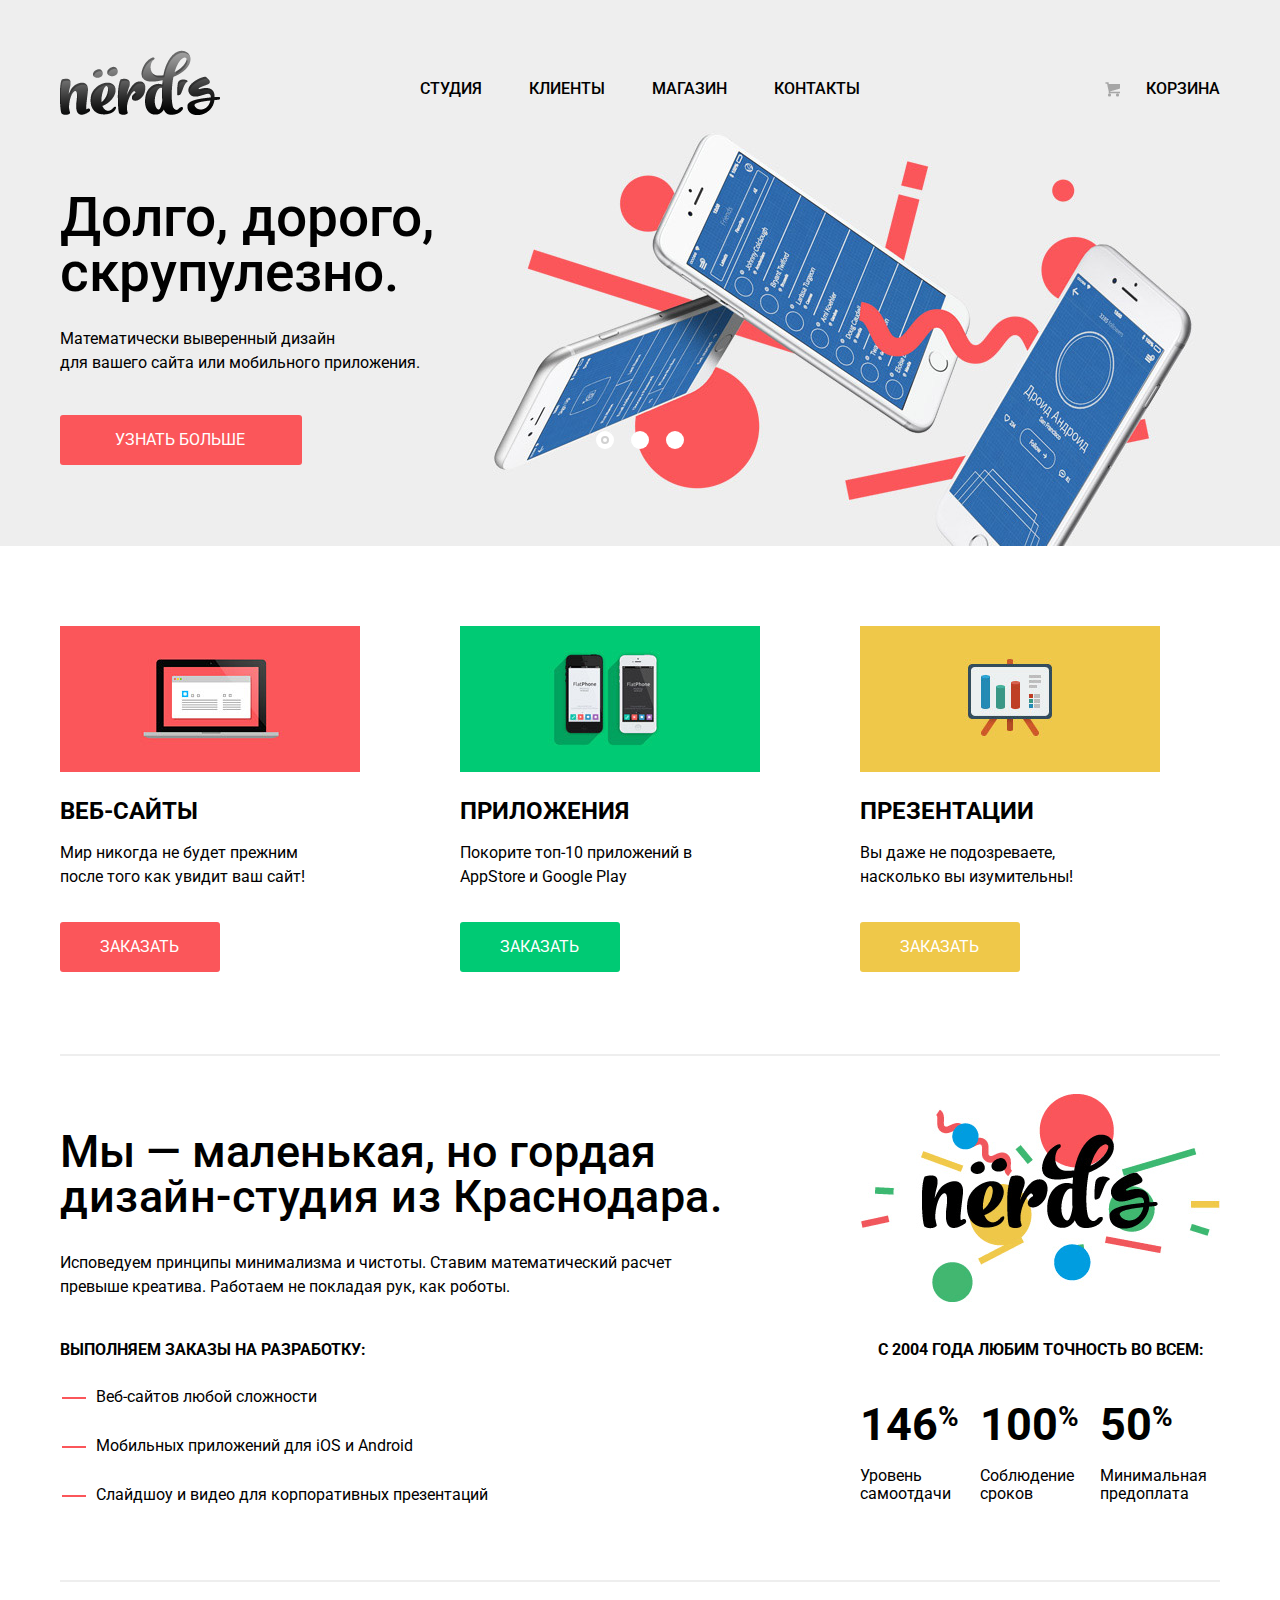
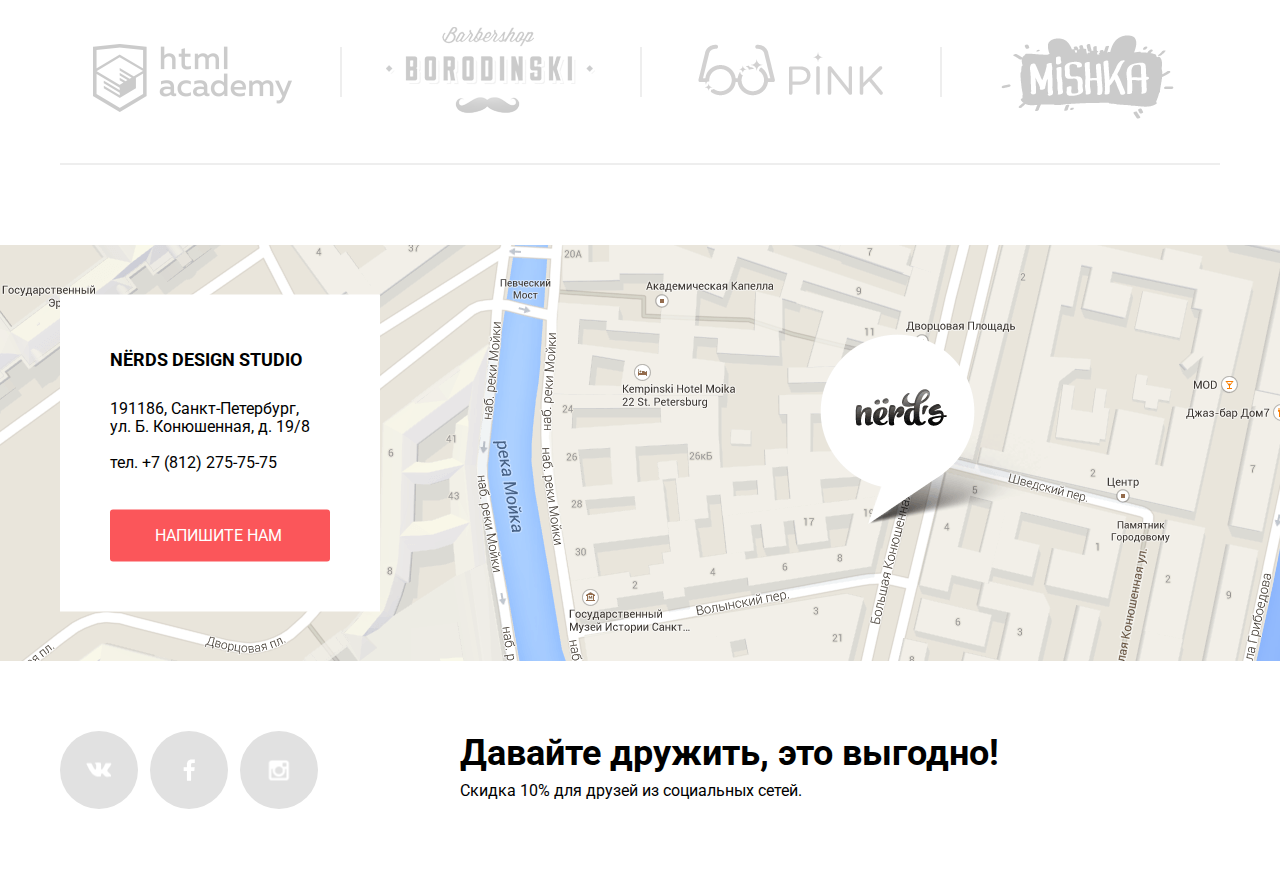
==== commit 830c1ce8: "9-й коммит" ====
--- a/index.html
+++ b/index.html
@@ -18,7 +18,7 @@
 					<ul>
 						<li><a href="#">Студия</a></li>
 						<li><a href="#">Клиенты</a></li>
-						<li><a href="#">Магазин</a></li>
+						<li><a href="catalog.html">Магазин</a></li>
 						<li><a href="#">Контакты</a></li>
 					</ul>
 				</nav>
--- a/css/style.css
+++ b/css/style.css
@@ -162,7 +162,7 @@
 	color: white;
 	text-transform: uppercase;
 	text-decoration: none;
-	border-radius: 5px;
+	border-radius: 3px;
 }
 
 .features-btn {
@@ -175,6 +175,14 @@
 
 .btn-red {
 	background-color: #fb565a;
+}
+
+.btn-red:hover {
+	background-color: #e74246;
+}
+
+.btn-red:active {
+	background-color: #d7373b;
 }
 
 .slider input {
@@ -532,4 +540,391 @@
 	font-size: 36px;
 	line-height: 45px;
 	font-weight: 700;
+}
+
+					/*INNER*/					
+.page-header-inner {
+	padding-bottom: 110px;
+}
+
+.inner-page-title {
+	font-size: 55px;
+	line-height: 55px;
+	font-weight: 500;
+	margin: 0;
+	padding-top: 76px;
+	text-align: center;
+}
+
+.main {
+	padding: 54px 20px;
+}
+
+.filters {
+	float: left;
+	width: 260px;
+}
+
+.catalog {
+	float: right;
+	width: 759px;
+}
+
+.filter-title {
+	font-size: 18px;
+	line-height: 30px;
+	font-weight: 700;
+	text-transform: uppercase;
+	letter-spacing: 0.3px;
+}
+
+.price-range .filter-title {
+	margin-bottom: 48px;
+}
+
+.range-controls {
+	position: relative;
+	height: 80px;
+	background-color: #eee;
+	margin-bottom: 14px;
+	border-radius: 3px;
+}
+
+.scale {
+	position: absolute;
+	top: 50%;
+	transform: translateY(-50%);
+	left: 27px;
+	width: 215px;
+	height: 2px;
+	background-color: #d7dcde;
+}
+
+.bar {
+	width: 67%;
+	height: 2px;
+	background-color: #00ca74;
+}
+
+.range-toggle {
+	position: absolute;
+	top: 50%;
+	transform: translate(-50%, -50%);
+	width: 4px;
+	height: 4px;
+	border-radius: 50%;
+	background-color: #ababab;
+	border: 8px solid white;
+	box-shadow: 0 2px 0 0 #ccc;
+}
+
+.range-toggle-max {
+	left: 67%;
+}
+
+.price-controls {
+	margin-bottom: 55px;
+}
+
+.price-control {
+	width: 116px;
+}
+
+.price-control-min {
+	float: left;
+}
+
+.price-control-max {
+	float: right;
+}
+
+.price-controls input {
+	width: 80px;
+	background: #eee;
+	text-align: center;
+	border: none;
+	outline: none;
+	margin-left: 7px;
+	line-height: 36px;
+	border-radius: 3px;
+	vertical-align: middle;
+	font-family: "Roboto","Arial", sans-serif;
+}
+
+.grid {
+	margin-bottom: 45px;
+}
+
+.grid .filter-title {
+	margin-bottom: 12px;
+}
+
+
+.grid input {
+	display: none;
+}
+
+.grid label {
+	position: relative;
+	padding-left: 38px;
+	display: block;
+	margin-bottom: 16px;
+}
+
+.grid label::before {
+	position: absolute;
+	top: 50%;
+	left: 7px;
+	transform: translateY(-50%);
+	content: "";
+	width: 7px;
+	height: 7px;
+	border-radius: 50%;
+	background-color: white;
+	border: 5px solid white;
+	box-shadow: 0 0 0 4px #b8b8b8;
+}
+
+.grid input:checked + label::before {
+	background-color: #b8b8b8;
+}
+
+.grid input:checked + label:hover:before {
+	background-color: #000;
+}
+
+.grid input:checked + label:active:before {
+	background-color: #ededed;
+}
+
+.grid label:hover:before {
+	box-shadow: 0 0 0 4px #000;
+}
+
+.grid label:active:before {
+	box-shadow: 0 0 0 4px #ededed;
+}
+
+.features {
+	margin-bottom: 48px;
+}
+
+.features input {
+	display: none;
+}
+.features label {
+	position: relative;
+	display: block;
+	padding-left: 37px;
+	margin-bottom: 16px;
+}
+
+.features label::before {
+	content: "";
+	position: absolute;
+	top: 50%;
+	transform: translateY(-50%);
+	width: 23px;
+	height: 23px;
+	left: 0;
+	background: url("../img/sprites.png") no-repeat -50px -50px;
+}
+
+.features label:hover:before {
+	background-position: -100px -50px;
+}
+
+.features label:disabled:before {
+	background-position: -150px -50px;
+}
+
+.features .filter-title {
+	margin-bottom: 12px;
+}
+
+.features input:checked + label::before {
+	width: 27px;
+	background-position: -50px -125px;
+}
+
+.features input:checked + label:hover:before {
+	background-position: -100px -125px;
+}
+
+.features input:checked + label:disabled:before {
+	background-position: -150px -125px;
+}
+
+.show-btn {
+	width: 100%;
+	padding: 17px 0;
+	text-transform: uppercase;
+	font-family: "Roboto", "Arial", sans-serif;
+	font-weight: 500;
+	background: #eee;
+	border: none;
+	border-radius: 5px;
+	margin-bottom: 30px;
+}
+
+.show-btn:hover {
+	background: #dfdfdf;
+}
+
+.show-btn:active {
+	background: #d5d5d5;
+	color: #959595;
+}
+
+.sort {
+	text-transform: uppercase;
+	margin-top: 3px;
+	margin-bottom: 57px;
+}
+
+.sort-title {
+	font-size: 18px;
+	line-height: 18px;
+	font-weight: 700;
+	float: left;
+}
+
+.sort-criteria {
+	float: right;
+	width: 359px;
+}
+
+.sort-criteria a {
+	text-decoration: none;
+	display: block;
+	opacity: .2;
+}
+
+.sort-criteria a:hover {
+	opacity: .4;
+}
+
+.sort-criteria .active {
+	opacity: 1;
+}
+
+.sort-criteria .active:hover {
+	opacity: 1;
+}
+
+.sort-criterion {
+	float: left;
+	margin-right: 25px;
+	font-size: 14px;
+	line-height: 18px;
+	font-weight: 400;
+	color: black;
+}
+
+.arrows {
+	float: right;
+	font-size: 14px;
+	line-height: 18px;
+	margin-top: 5px;
+}
+
+.arrow {
+	content: "";
+	border: 10px solid black;
+	border-left: 5px solid transparent;
+	border-right: 5px solid transparent;
+}
+
+.arrow-down {
+	float: left;
+	margin-right: 19px;
+	border-bottom-width: 0;
+}
+
+.arrow-up {
+	float: right;
+	border-top-width: 0;
+}
+
+.templates {
+	font-size: 0;
+}
+
+.template {
+	display: inline-block;
+	vertical-align: top;
+	position: relative;
+	box-sizing: border-box;
+	width: 360px;
+	margin-right: 39px;
+	margin-bottom: 24px;
+}
+
+.template-hover {
+	display: block;
+}
+
+.template:nth-of-type(2n) {
+	margin-right: 0;
+}
+
+.template-top {
+	position: relative;
+	height: 40px;
+	background: #e9e9e9;
+	border-radius: 3px;
+}
+
+.top-circle {
+	position: absolute;
+	top: 50%;
+	transform: translateY(-50%);
+	left: 17px;
+	width: 14px;
+	height: 14px;
+	border-radius: 50%;
+	margin-right: 10px;
+	background: #fff;
+	box-shadow: 24px 0 0 0 #fff, 48px 0 0 0 #fff;
+}
+
+.template-top:hover {
+	background: #4d4d4d;
+}
+
+.template-body img {
+	display: block;
+}
+
+.template-bottom {
+	position: absolute;
+	bottom: 0;
+	height: 231px;
+	width: 100%;
+	background: #eee;
+	text-align: center;
+}
+
+.template-title {
+	font-size: 18px;
+	line-height: 30px;
+	font-weight: 700;
+	text-transform: uppercase;
+	margin-top: 27px;
+	margin-bottom: 15px;
+}
+
+.template-description {
+	font-size: 16px;
+	line-height: 18px;
+	color: #666;
+}
+
+.template-bottom a {
+	display: inline-block;
+	width: 200px;
+	padding: 13px 0;
+	margin-top: 30px;
+	font-weight: 500;
+	font-size: 16px;
 }